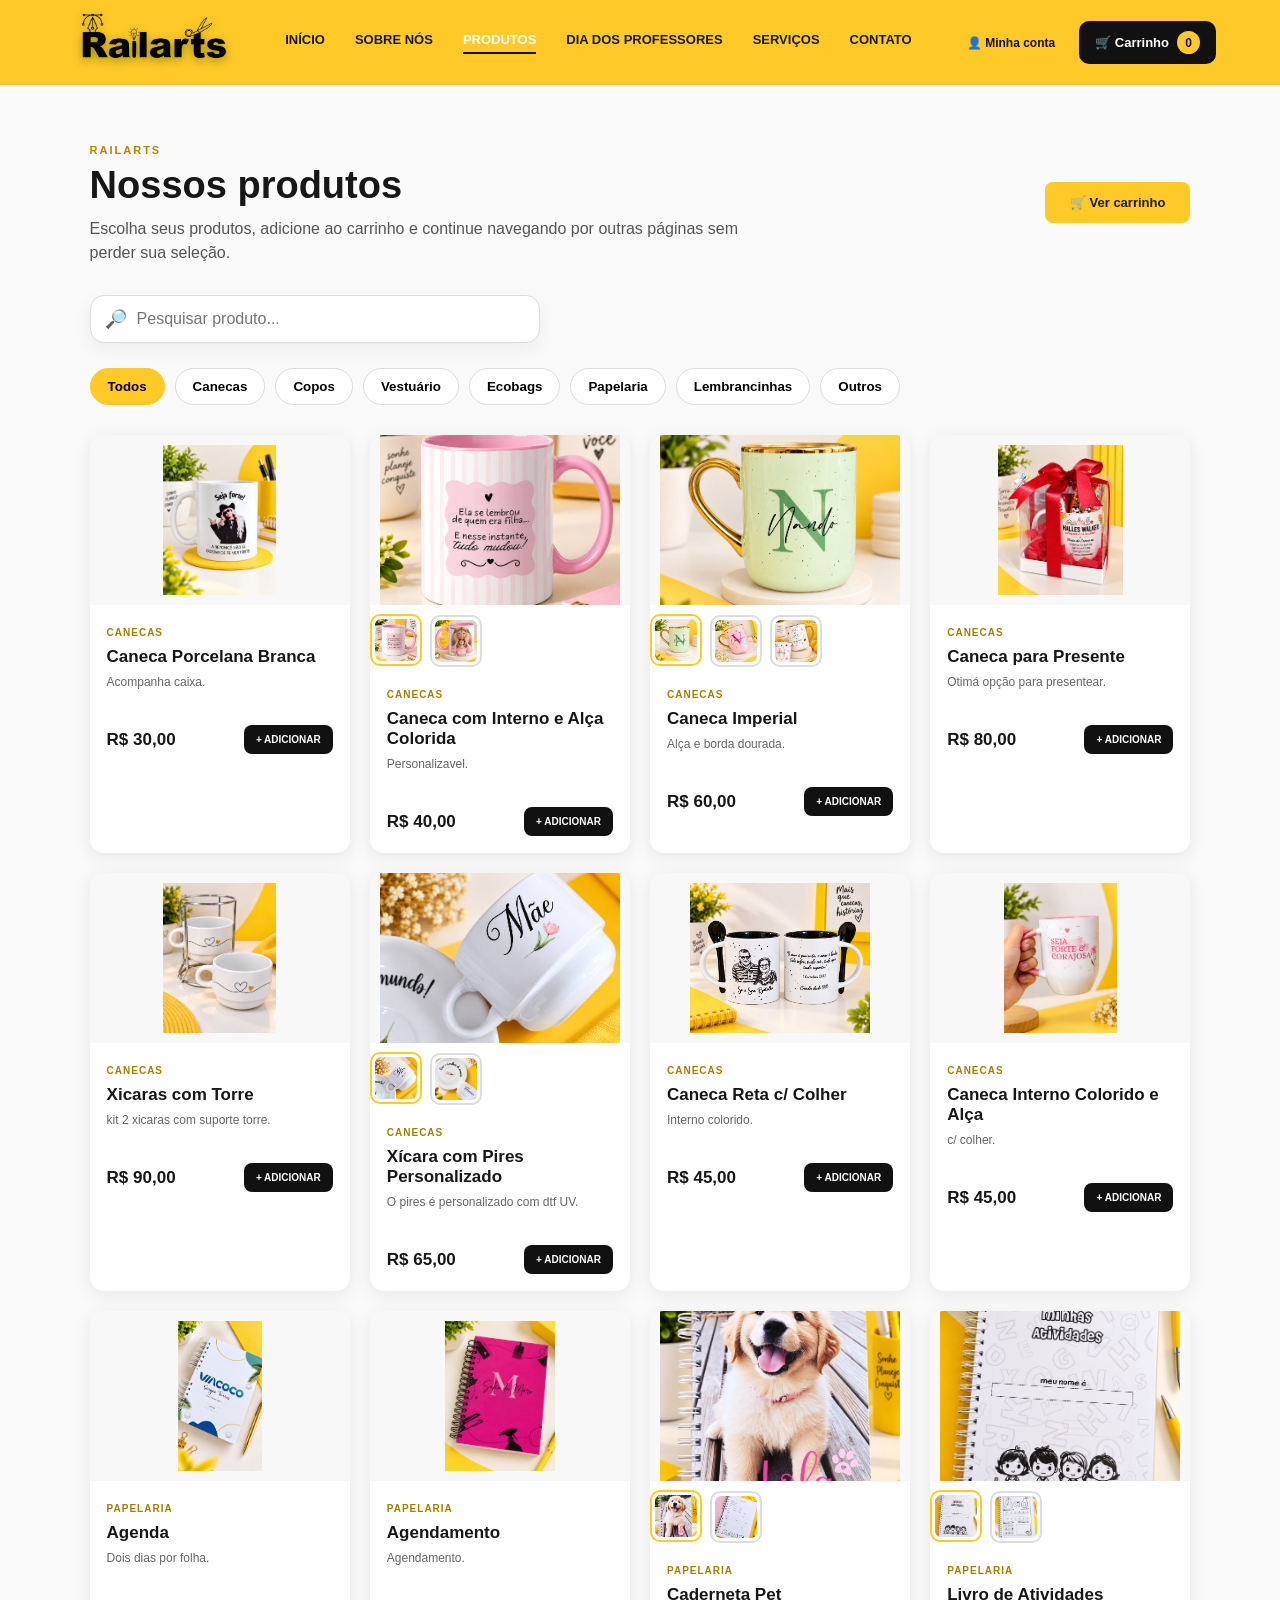
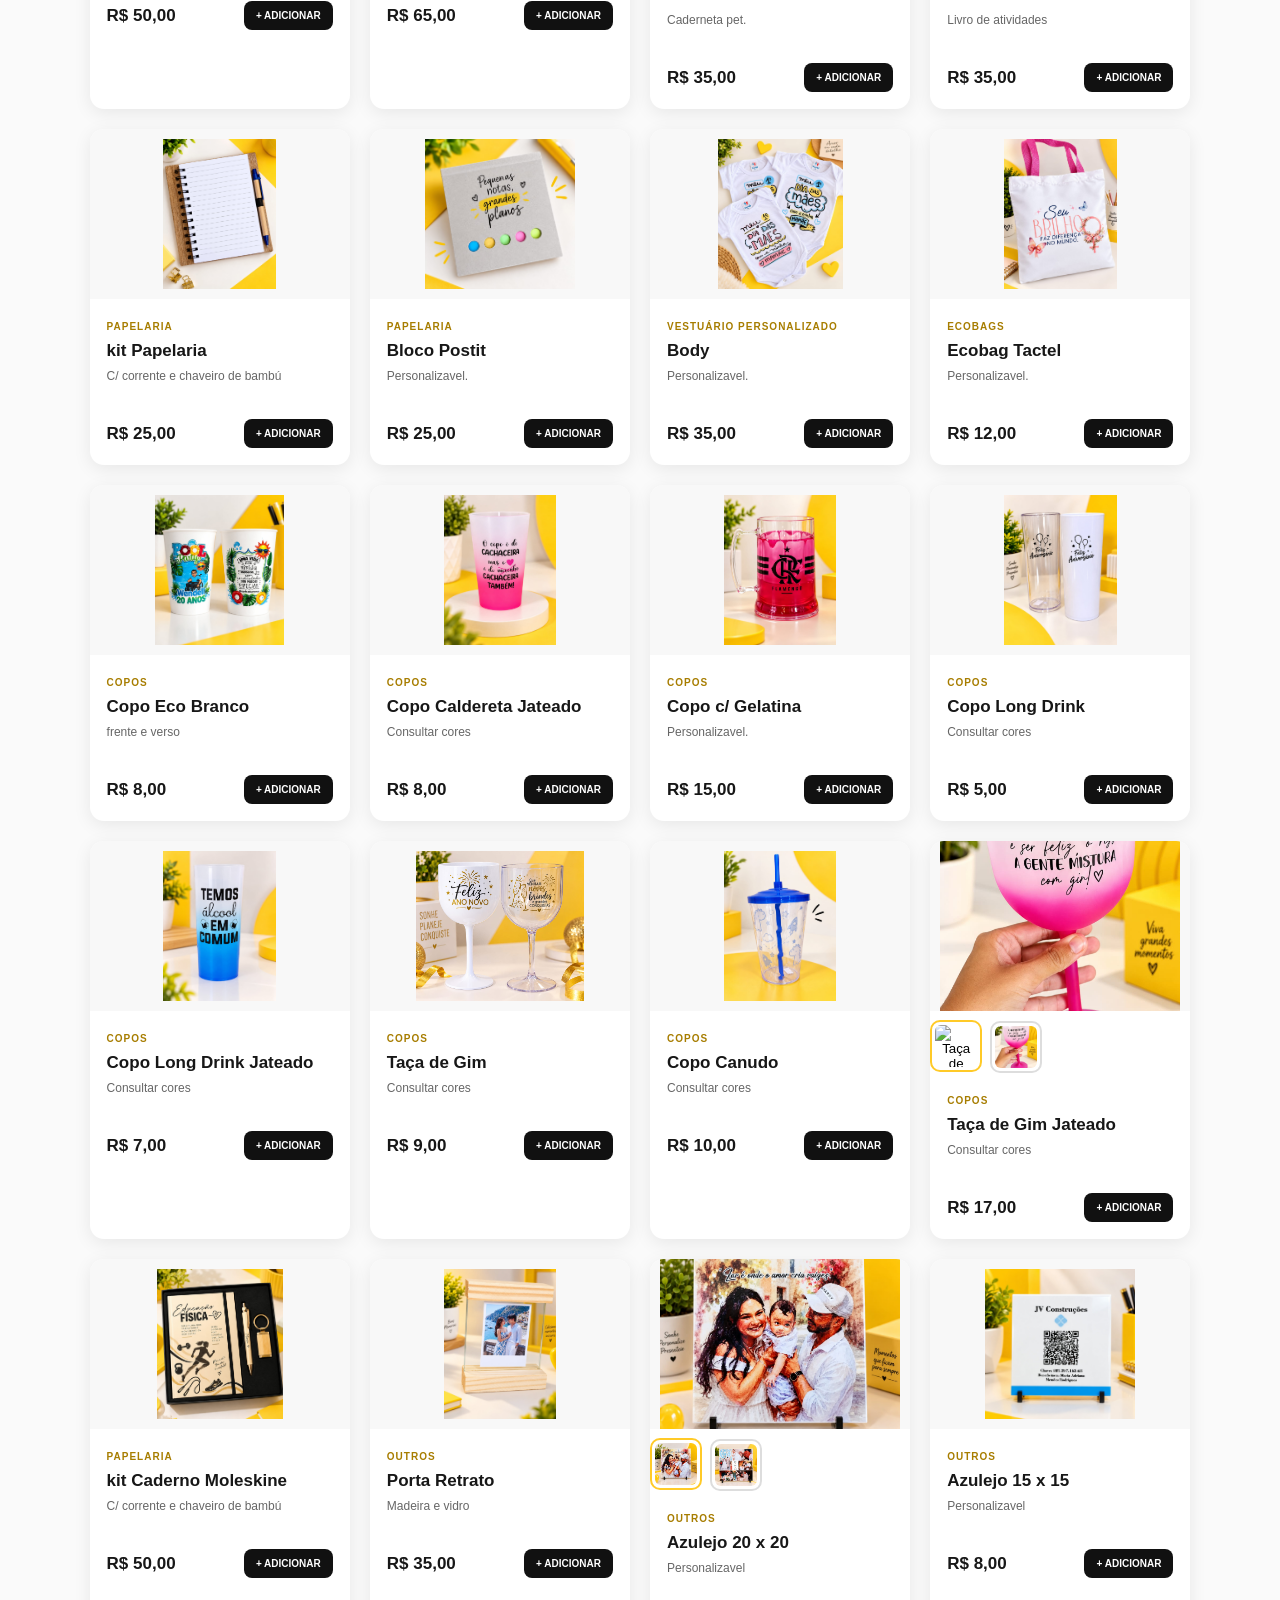
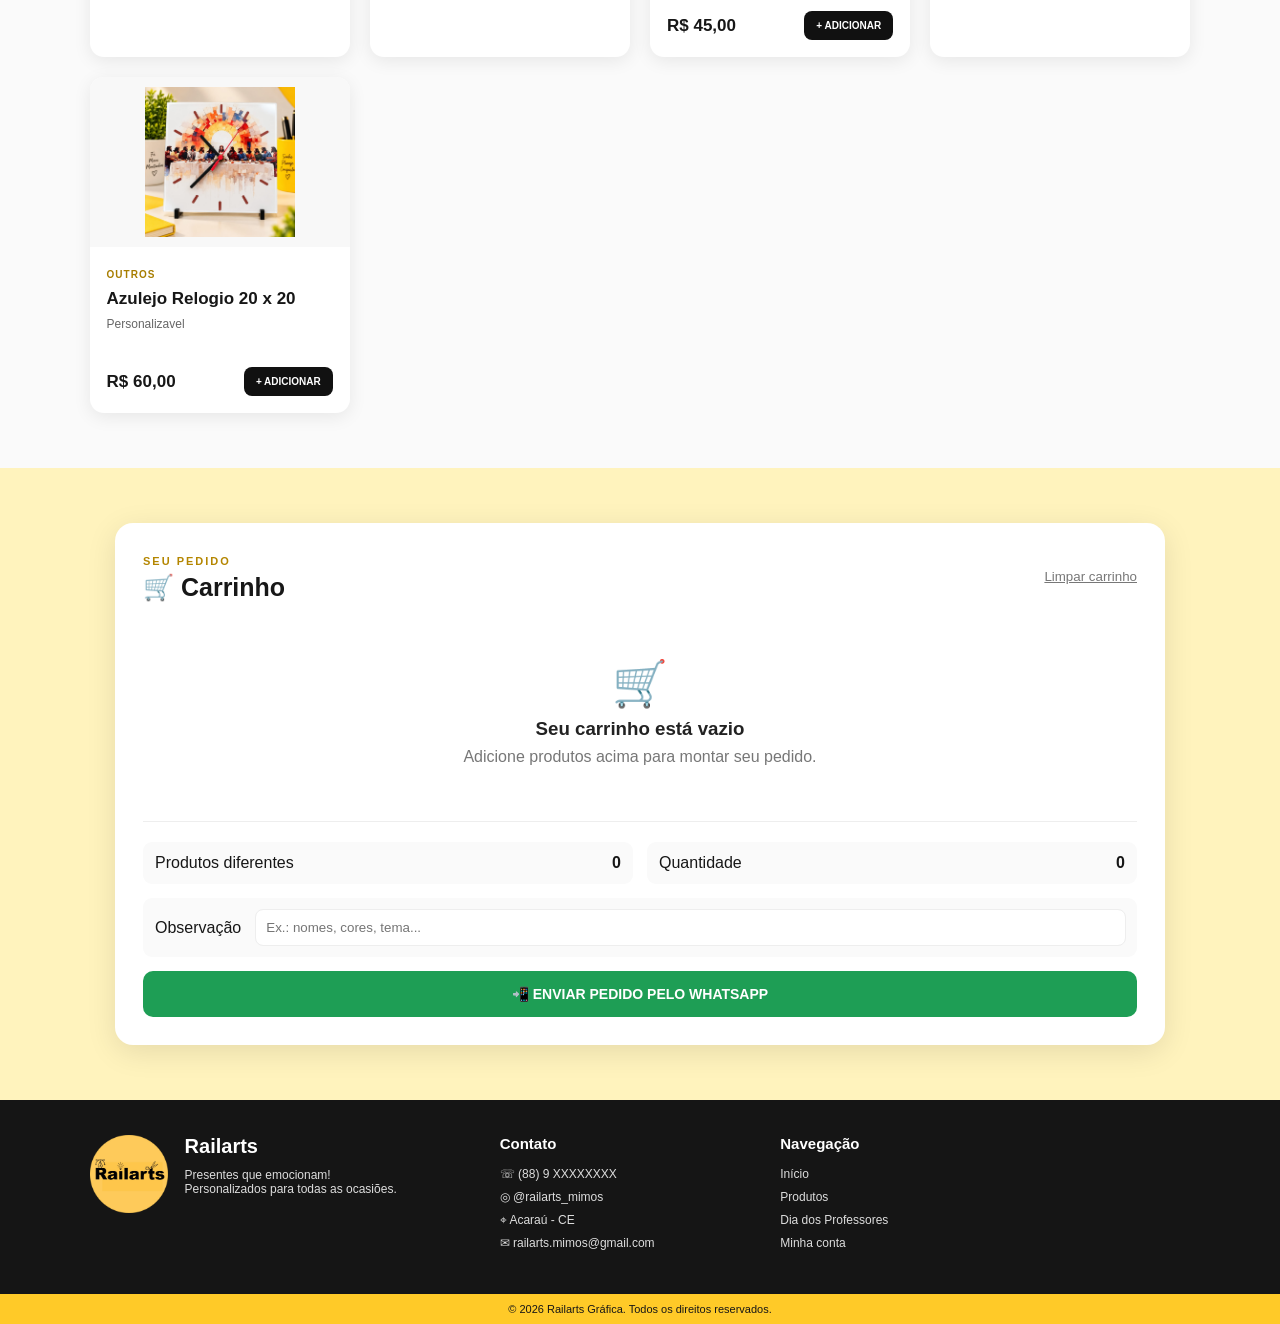
==== produtos.html @ a95bb378 "1 publicação de site" ====
<!DOCTYPE html>
<html lang="pt-BR">
    <head>
        <meta charset="UTF-8"><meta name="viewport" content="width=device-width,initial-scale=1.0">
        <title>Railarts | Produtos</title>
        <link rel="stylesheet" href="estilo.css">
        <link rel="icon" type="image/png" href="imagens/Design sem nome.png">
    </head>
        <body>
<header>
    <div class="logo">
        <a href="index.html"><img src="imagens/Design sem nome (4).png" alt="Logo Railarts" class="logo-imagem"></a>
    </div>
    <nav id="menu">
        <a href="index.html">INÍCIO</a>
        <a href="index.html#sobre">SOBRE NÓS</a>
        <a href="produtos.html" class="ativo">PRODUTOS</a>
        <a href="campanha.html">DIA DOS PROFESSORES</a>
        <a href="index.html#servicos">SERVIÇOS</a>
        <a href="index.html#contato">CONTATO</a>
    </nav>
    <div class="acoes-header">
        <a class="conta-topo" data-login-link href="login.html">👤 <span data-user-name>Minha conta</span></a>
        <a class="carrinho-topo" href="#carrinho">🛒 Carrinho <b id="contadorCarrinho">0</b>
        </a>
    </div>
        <button class="menu-mobile" onclick="abrirMenu()">☰</button>
    </header>
<main>
    <section class="pagina-produtos">
        <div class="cabecalho-produtos"><div>
            <span class="tag-produtos">RAILARTS</span>
            <h1>Nossos produtos</h1><p>Escolha seus produtos, adicione ao carrinho e continue navegando por outras páginas sem perder sua seleção.</p>
        </div>
        <a class="btn-amarelo" href="#carrinho">🛒 Ver carrinho</a>
    </div>
    <div class="barra-pesquisa">
        <label class="campo-pesquisa" for="pesquisaProdutos">
            <span aria-hidden="true">🔎</span>
            <input type="search" id="pesquisaProdutos" list="sugestoesProdutos" placeholder="Pesquisar produto..." aria-label="Pesquisar produtos">
        </label>
        <datalist id="sugestoesProdutos"></datalist>
    </div>
    <div class="filtros">
        <button class="filtro ativo" data-filtro="todos">Todos</button>
        <button class="filtro" data-filtro="canecas">Canecas</button>
        <button class="filtro" data-filtro="copos">Copos</button>
        <button class="filtro" data-filtro="Vestuário Personalizado">Vestuário</button>
         <button class="filtro" data-filtro="Ecobags">Ecobags</button>
        <button class="filtro" data-filtro="papelaria">Papelaria</button>
        <button class="filtro" data-filtro="lembrancinhas">Lembrancinhas</button>
        <button class="filtro" data-filtro="outros">Outros</button>
    </div>
    <div class="catalogo" id="catalogo"></div>
</section>
<section class="area-carrinho" id="carrinho">
    <div class="carrinho-box">
        <div class="carrinho-titulo">
            <div>
                <span class="tag-produtos">SEU PEDIDO</span>
            <h2>🛒 Carrinho</h2></div><button class="limpar-carrinho" onclick="clearCart()">Limpar carrinho</button>
        </div><div id="itensCarrinho" class="itens-carrinho"></div>
        <div class="carrinho-vazio" id="carrinhoVazio">
            <div class="carrinho-vazio-icone">🛒</div>
            <h3>Seu carrinho está vazio</h3><p>Adicione produtos acima para montar seu pedido.</p>
        </div>
        <div class="resumo-carrinho"><div>
            <span>Produtos diferentes</span>
            <strong id="totalItens">0</strong>
        </div>
        <div><span>Quantidade</span><strong id="totalQuantidade">0</strong></div>
        <div class="observacao"><span>Observação</span><input id="observacaoPedido" type="text" placeholder="Ex.: nomes, cores, tema..." /></div><button class="btn-whatsapp" onclick="sendWhatsApp()">📲 ENVIAR PEDIDO PELO WHATSAPP</button>
    </div>
</div>
</section>
</main>
<div class="image-modal" id="imageModal" aria-hidden="true"><button class="image-modal-close" type="button" aria-label="Fechar imagem">×</button><img id="imageModalImg" src="" alt=""></div>
<footer><div class="footer-logo"><img src="imagens/Design sem nome.png" alt="Logo Railarts" class="footer-logo-imagem"><div><h2>Railarts</h2><p>Presentes que emocionam!<br>Personalizados para todas as ocasiões.</p></div></div><div><h3>Contato</h3><p>☏ (88) 9 XXXXXXXX</p><p>◎ @railarts_mimos</p><p>⌖ Acaraú - CE</p><p>✉ railarts.mimos@gmail.com</p></div><div><h3>Navegação</h3><a href="index.html">Início</a><a href="produtos.html">Produtos</a><a href="campanha.html">Dia dos Professores</a><a href="login.html">Minha conta</a></div></footer><div class="copyright">©️ 2026 Railarts Gráfica. Todos os direitos reservados.</div>
<script src="script.js"></script><script src="loja.js"></script><script src="produtos.js"></script></body></html>
---- estilo.css ----
* {
    margin: 0;
    padding: 0;
    box-sizing: border-box;
}

html {
    scroll-behavior: smooth;
}

body {
    font-family: Arial, Helvetica, sans-serif;
    color: #171717;
    background: #fff;
}

a {
    text-decoration: none;
    color: inherit;
}


/* ================= HEADER ================= */

header {
    height: 85px;
    background: #ffca28;

    display: flex;
    align-items: center;
    justify-content: space-between;

    padding: 0 5%;

    position: sticky;
    top: 0;
    z-index: 1000;
}

.logo {
    display: flex;
    align-items: center;
    margin: 10px;
    padding: 5px;
    filter: drop-shadow(0 3px 5px rgba(148, 136, 6, 0.923));

}

/* IMAGEM DA LOGO — troque o arquivo no HTML para usar outra imagem */
.logo-imagem {
    width: 150px;
    height: 150px;
    object-fit: contain;
    display: block;
}

nav {
    display: flex;
    gap: 30px;
}

nav a {
    font-size: 13px;
    font-weight: bold;

    transition: .3s;
}

nav a:hover {
    color: white;
}

.pedido {
    background: #111;
    color: white;

    padding: 12px 18px;
    border-radius: 8px;

    font-weight: bold;
    font-size: 13px;
}

.menu-mobile {
    display: none;

    background: none;
    border: none;

    font-size: 28px;
}


/* ================= HERO ================= */

.hero {
    min-height: 390px;

    display: flex;
    align-items: center;
    justify-content: space-between;
    gap: 30px;

    padding: 55px 8%;

    background:
        radial-gradient(circle at 70% 50%, #fff3bd, transparent 30%),
        #fafafa;
}

.hero-texto {
    max-width: 550px;
    flex: 1;
}

.hero h1 {
    font-size: 43px;
    line-height: 1.05;

    margin-bottom: 15px;
}

.hero h1 span {
    color: #f5bd16;
}

.hero p {
    font-size: 18px;
    line-height: 1.5;

    margin-bottom: 30px;
}

.vantagens {
    display: flex;
    gap: 25px;

    margin-bottom: 28px;
}

.vantagens div {
    display: grid;
    grid-template-columns: 45px 1fr;
    column-gap: 8px;
}

.vantagens strong {
    grid-row: span 2;

    width: 40px;
    height: 40px;

    border-radius: 50%;

    background: #ffca28;

    display: flex;
    align-items: center;
    justify-content: center;
}

.vantagens b {
    font-size: 13px;
}

.vantagens small {
    font-size: 11px;
}

.botoes {
    display: flex;
    gap: 15px;
}

.btn-amarelo,
.btn-branco {
    padding: 13px 25px;
    border-radius: 8px;

    font-weight: bold;
    font-size: 13px;
}

.btn-amarelo {
    background: #ffca28;
}

.btn-branco {
    border: 1px solid #111;
}

.hero-imagem-placeholder {
    flex: 0 0 420px;
    height: 300px;
    border-radius: 22px;
    background: linear-gradient(135deg, #f9f1c7, #e9e9e9);
    border: 2px dashed #d2b43d;
    display: flex;
    align-items: center;
    justify-content: center;
    text-align: center;
    color: #7a6b1e;
    font-weight: 700;
    font-size: 18px;
    padding: 20px;
}

.hero-produtos {
    display: none;
}

.mockup {
    display: none;
}

.caneca {
    display: none;
}

.cartao {
    display: none;
}


/* ================= TITULOS ================= */

section h2 {
    text-align: center;
    font-size: 25px;
}

.linha {
    width: 55px;
    height: 3px;

    background: #f5bd16;

    margin: 10px auto 30px;
}


/* ================= SERVICOS ================= */

.servicos {
    padding: 45px 7%;
    text-align: center;
}

.cards {
    display: grid;
    grid-template-columns: repeat(5, 1fr);
    gap: 12px;

    margin-bottom: 28px;
}

.card {
    padding: 18px 10px;

    border-radius: 10px;

    box-shadow: 0 3px 15px #ddd;

    transition: .3s;
}

.card:hover {
    transform: translateY(-6px);
}

.icone {
    width: 55px;
    height: 55px;

    background: #ffca28;

    border-radius: 50%;

    display: flex;
    align-items: center;
    justify-content: center;

    margin: 0 auto 12px;

    font-size: 27px;
}

.card h3 {
    font-size: 15px;
    margin-bottom: 8px;
}

.card p {
    font-size: 13px;
    line-height: 1.4;
}

.btn-preto {
    background: #111;
    color: white;

    border: none;
    border-radius: 20px;

    padding: 10px 25px;

    font-weight: bold;

    cursor: pointer;
}


/* ================= PORQUE ================= */

.porque {
    background: #ffca28;

    padding: 35px 8%;

    display: flex;
    align-items: center;
    gap: 60px;
}

.porque-texto {
    width: 30%;
}

.porque-texto h2 {
    text-align: left;
}

.risco {
    width: 50px;
    height: 3px;

    background: #111;

    margin: 12px 0;
}

.porque-texto p {
    font-size: 13px;
    line-height: 1.5;
}

.beneficios {
    flex: 1;

    display: grid;
    grid-template-columns: repeat(4, 1fr);
}

.beneficios div {
    text-align: center;

    border-left: 1px solid rgba(0,0,0,.2);

    padding: 10px;
}

.beneficios span {
    display: block;

    font-size: 35px;

    margin-bottom: 10px;
}

.beneficios b {
    font-size: 13px;
}


/* ================= PRODUTOS ================= */

.produtos {
    padding: 40px 7%;
}

.produtos-grid {
    display: grid;
    grid-template-columns: repeat(5, 1fr);
    gap: 20px;
}

.produto {
    text-align: center;
}

.produto-img {
    height: 140px;

    border-radius: 10px;

    display: flex;
    align-items: center;
    justify-content: center;

    font-weight: bold;
    font-size: 20px;

    box-shadow: inset 0 0 30px rgba(0,0,0,.12);
}

.img1 {
    background: #f4b7bd;
}

.img2 {
    background: #f6d6d8;
}

.img3 {
    background: #ead8c3;
}

.img4 {
    background: #f2d9dd;
}

.img5 {
    background: #eee;
}

.produto h3 {
    margin: 10px 0;
    font-size: 14px;
}

.produto button {
    border: none;
    background: #ffca28;

    border-radius: 20px;

    padding: 7px 15px;

    font-size: 10px;
    font-weight: bold;

    cursor: pointer;
}


/* ================= COMO FUNCIONA ================= */

.funciona {
    padding: 35px 8%;
    background: #fafafa;
}

.etapas {
    display: grid;
    grid-template-columns: repeat(4, 1fr);
    gap: 35px;

    text-align: center;
}

.etapa {
    position: relative;
}

.numero {
    position: absolute;

    top: -8px;
    left: calc(50% - 45px);

    width: 30px;
    height: 30px;

    border-radius: 50%;

    background: #ffca28;

    display: flex;
    align-items: center;
    justify-content: center;

    font-weight: bold;
}

.etapa-icone {
    width: 75px;
    height: 75px;

    border-radius: 50%;

    background: white;

    border: 2px solid #eee;

    margin: 0 auto 15px;

    display: flex;
    align-items: center;
    justify-content: center;

    font-size: 30px;
}

.etapa h3 {
    font-size: 14px;
    margin-bottom: 8px;
}

.etapa p {
    font-size: 12px;
    line-height: 1.4;
}


/* ================= FOOTER ================= */

footer {
    background: #151515;
    color: white;

    padding: 35px 7%;

    display: grid;
    grid-template-columns: 2fr 1.3fr 1fr 1fr;

    gap: 40px;
}

footer h2 {
    font-size: 20px;
    margin-bottom: 10px;
}

footer h3 {
    font-size: 15px;
    margin-bottom: 15px;
}

footer p,
footer a {
    display: block;

    color: #ddd;

    font-size: 12px;

    margin-bottom: 9px;
}

.footer-logo {
    display: grid;
    grid-template-columns: 80px 1fr;
    column-gap: 15px;
}

.footer-logo-imagem {
    width: 78px;
    height: 78px;
    object-fit: contain;
    display: block;
    grid-row: span 2;
}

.redes {
    font-size: 25px !important;
}

.copyright {
    background: #ffca28;

    text-align: center;

    padding: 9px;

    font-size: 11px;
}


/* ================= RESPONSIVO ================= */

@media (max-width: 900px) {

    header {
        height: 70px;
    }

    nav,
    .pedido {
        display: none;
    }

    .menu-mobile {
        display: block;
    }

    .hero {
        flex-direction: column;
        gap: 40px;
    }

    .hero-produtos {
        width: 100%;
    }

    .cards,
    .produtos-grid {
        grid-template-columns: repeat(2, 1fr);
    }

    .porque {
        flex-direction: column;
    }

    .porque-texto {
        width: 100%;
    }

    .beneficios {
        width: 100%;
    }

    .etapas {
        grid-template-columns: repeat(2, 1fr);
    }

    footer {
        grid-template-columns: repeat(2, 1fr);
    }
}


@media (max-width: 600px) {

    .logo-imagem {
        width: 55px;
        height: 55px;
    }

    .footer-logo-imagem {
        width: 55px;
        height: 55px;
    }

    .hero {
        padding: 40px 5%;
    }

    .hero h1 {
        font-size: 35px;
    }

    .vantagens {
        flex-direction: column;
    }

    .botoes {
        flex-direction: column;
    }

    .cards,
    .produtos-grid,
    .beneficios,
    .etapas,
    footer {
        grid-template-columns: 1fr;
    }

    .porque {
        padding: 35px 7%;
    }

    .mockup {
        height: 220px;
    }
}

/* ================= PÁGINA DE PRODUTOS + CARRINHO ================= */
.carrinho-topo{
    background:#111;color:#fff;padding:10px 16px;border-radius:10px;font-weight:bold;
    display:flex;align-items:center;gap:8px;font-size:13px;
}
.carrinho-topo b{
    background:#ffca28;color:#111;border-radius:50%;min-width:23px;height:23px;
    display:inline-flex;align-items:center;justify-content:center;font-size:12px;
}
nav a.ativo{color:#fff;border-bottom:2px solid #111;padding-bottom:5px}
.pagina-produtos{padding:55px 7%;background:#fafafa;min-height:600px}
.cabecalho-produtos{display:flex;align-items:center;justify-content:space-between;gap:30px;margin-bottom:30px}
.cabecalho-produtos h1{font-size:38px;margin:6px 0 10px}
.cabecalho-produtos p{max-width:650px;color:#555;line-height:1.5}
.tag-produtos{font-size:11px;font-weight:800;letter-spacing:2px;color:#b48600}
.filtros{display:flex;flex-wrap:wrap;gap:10px;margin-bottom:30px}
.filtro{border:1px solid #ddd;background:#fff;padding:10px 17px;border-radius:22px;font-weight:bold;cursor:pointer}
.filtro:hover,.filtro.ativo{background:#ffca28;border-color:#ffca28}
.barra-pesquisa{margin:0 0 25px}
.campo-pesquisa{display:flex;align-items:center;gap:10px;width:min(450px,100%);background:#fff;border:1px solid #ddd;border-radius:14px;padding:12px 14px;box-shadow:0 6px 18px rgba(0,0,0,.06)}
.campo-pesquisa span{font-size:18px}
.campo-pesquisa input{border:0;background:transparent;width:100%;font:inherit;color:#111}
.campo-pesquisa input:focus{outline:none}
.catalogo{display:grid;grid-template-columns:repeat(4,1fr);gap:20px}
.produto-card{background:#fff;border-radius:14px;overflow:hidden;box-shadow:0 4px 18px rgba(0,0,0,.08);transition:.25s}
.produto-card:hover{transform:translateY(-5px);box-shadow:0 10px 25px rgba(0,0,0,.12)}
.produto-visual{height:170px;background:linear-gradient(135deg,#fff1a8,#ffca28);display:flex;align-items:center;justify-content:center;font-size:72px}
.produto-info{padding:17px}
.categoria{font-size:10px;text-transform:uppercase;color:#a77d00;font-weight:bold;letter-spacing:1px}
.produto-info h3{font-size:17px;margin:7px 0}
.produto-info p{font-size:12px;color:#666;line-height:1.45;min-height:36px}
.produto-bottom{display:flex;align-items:center;justify-content:space-between;gap:10px;margin-top:15px}
.produto-bottom strong{font-size:17px}
.produto-bottom button{border:0;background:#111;color:#fff;padding:9px 12px;border-radius:8px;font-size:10px;font-weight:bold;cursor:pointer}
.produto-bottom button:hover{background:#ffca28;color:#111}
.area-carrinho{padding:55px 7%;background:#fff3bd}
.carrinho-box{max-width:1050px;margin:auto;background:#fff;border-radius:18px;padding:28px;box-shadow:0 7px 30px rgba(0,0,0,.1)}
.carrinho-titulo{display:flex;align-items:center;justify-content:space-between;margin-bottom:20px}
.carrinho-titulo h2{margin-top:4px}
.limpar-carrinho{background:none;border:0;text-decoration:underline;cursor:pointer;color:#777}
.itens-carrinho{display:grid;gap:10px}
.item-carrinho{display:grid;grid-template-columns:60px 1fr auto auto 30px;gap:14px;align-items:center;border:1px solid #eee;padding:12px;border-radius:12px}
.mini-produto{width:60px;height:60px;background:#ffca28;border-radius:10px;display:flex;align-items:center;justify-content:center;font-size:28px}
.item-dados h3{font-size:14px;margin-bottom:4px}.item-dados span{font-size:12px;color:#777}
.quantidade{display:flex;align-items:center;gap:10px}
.quantidade button{width:28px;height:28px;border:1px solid #ddd;background:#fff;border-radius:50%;cursor:pointer;font-size:17px}
.subtotal{min-width:90px;text-align:right}
.remover{border:0;background:none;color:#999;cursor:pointer;font-size:16px}
.carrinho-vazio{text-align:center;padding:35px 10px;color:#777}
.carrinho-vazio-icone{font-size:45px}
.carrinho-vazio h3{color:#222;margin:8px}
.resumo-carrinho{border-top:1px solid #eee;margin-top:20px;padding-top:20px;display:grid;grid-template-columns:1fr 1fr;gap:14px}
.resumo-carrinho>div{background:#fafafa;padding:12px;border-radius:9px;display:flex;justify-content:space-between}
.resumo-carrinho .observacao{grid-column:1/-1;display:flex;gap:15px;align-items:center}
.observacao input{flex:1;border:0;background:#fff;padding:10px;border-radius:7px;outline:1px solid #eee}
.btn-whatsapp{grid-column:1/-1;background:#1e9e55;color:#fff;border:0;border-radius:10px;padding:15px;font-weight:bold;cursor:pointer;font-size:14px}
.btn-whatsapp:hover{filter:brightness(.92)}
@media(max-width:1000px){.catalogo{grid-template-columns:repeat(3,1fr)}}
@media(max-width:800px){
    .cabecalho-produtos{flex-direction:column;align-items:flex-start}
    .catalogo{grid-template-columns:repeat(2,1fr)}
    .carrinho-topo span{display:none}
}
@media(max-width:600px){
    .pagina-produtos{padding:35px 5%}.cabecalho-produtos h1{font-size:30px}
    .catalogo{grid-template-columns:1fr}.item-carrinho{grid-template-columns:50px 1fr auto}
    .item-carrinho .subtotal,.item-carrinho .remover{grid-column:auto}
    .resumo-carrinho{grid-template-columns:1fr}.resumo-carrinho .observacao,.btn-whatsapp{grid-column:1}
}

.acoes-header{display:flex;align-items:center;gap:10px}
.btn-produtos-link{display:inline-block;border:none;background:#ffca28;border-radius:20px;padding:7px 15px;font-size:10px;font-weight:bold;cursor:pointer}
@media(max-width:900px){.acoes-header{display:none}}

/* ===== CAMPANHA, LOGIN E PAINEL ===== */
.banner-campanha{margin:0 auto 30px;max-width:1000px;background:#111;color:#fff;border-radius:22px;overflow:hidden;display:grid;grid-template-columns:1.2fr .8fr;min-height:300px;box-shadow:0 12px 30px rgba(0,0,0,.14)}
.banner-campanha-texto{padding:48px;display:flex;flex-direction:column;align-items:flex-start;justify-content:center}.banner-campanha-texto span{font-size:12px;letter-spacing:2px;color:#ffca28;font-weight:800}.banner-campanha h2{font-size:42px;margin:10px 0}.banner-campanha p{max-width:520px;color:#ddd;line-height:1.6}.banner-campanha img{width:100%;height:100%;min-height:300px;object-fit:cover}.btn-campanha{display:inline-block;margin-top:18px;background:#ffca28;color:#111;padding:13px 20px;border-radius:9px;font-weight:800}
.conta-topo{background:#ffca28;color:#111;padding:10px 14px;border-radius:10px;font-weight:800;font-size:12px}.conta-topo:hover{background:#111;color:#fff}.rail-toast{position:fixed;right:20px;bottom:20px;background:#111;color:#fff;padding:13px 18px;border-radius:10px;opacity:0;transform:translateY(15px);transition:.2s;z-index:9999}.rail-toast.show{opacity:1;transform:none}
.produto-foto{background:#f8f8f8!important;position:relative;overflow:hidden}.produto-foto img{width:100%;height:100%;object-fit:contain;display:block;padding:10px;transition:transform .3s ease;cursor:zoom-in}.produto-card:hover .produto-foto img{transform:scale(1.04)}.produto-placeholder{display:none;position:absolute;inset:0;align-items:center;justify-content:center;font-size:72px}.produto-foto img[style*="display: none"] + .produto-placeholder{display:flex}
.produto-galeria{overflow-x:auto;overflow-y:hidden;scroll-snap-type:x mandatory;scrollbar-width:none;-ms-overflow-style:none;touch-action:pan-y;cursor:grab}.produto-galeria::-webkit-scrollbar{display:none}.produto-galeria.dragging{cursor:grabbing}.produto-galeria-track{display:flex}.produto-slide{flex:0 0 100%;scroll-snap-align:start}.produto-slide img{width:100%;height:100%;object-fit:contain;display:block;padding:10px;cursor:zoom-in}.produto-thumbs{display:flex;gap:8px;flex-wrap:wrap;margin:10px 0 0}.produto-thumb{width:52px;height:52px;border:2px solid #ddd;border-radius:10px;background:#fff;padding:3px;cursor:pointer;overflow:hidden;transition:border-color .2s ease,transform .2s ease}.produto-thumb img{width:100%;height:100%;object-fit:cover;display:block;border-radius:6px}.produto-thumb.ativo{border-color:#ffca28;transform:translateY(-1px)}
.produto-galeria{overflow-x:auto;overflow-y:hidden;scroll-snap-type:x mandatory;scrollbar-width:none;-ms-overflow-style:none;touch-action:pan-y;cursor:grab}.produto-galeria::-webkit-scrollbar{display:none}.produto-galeria.dragging{cursor:grabbing}.produto-galeria-track{display:flex}.produto-slide{flex:0 0 100%;scroll-snap-align:start}.produto-slide img{width:100%;height:100%;object-fit:contain;display:block;padding:10px;cursor:zoom-in}.produto-thumbs{display:flex;gap:8px;flex-wrap:wrap;margin:10px 0 0}.produto-thumb{width:52px;height:52px;border:2px solid #ddd;border-radius:10px;background:#fff;padding:3px;cursor:pointer;overflow:hidden;transition:border-color .2s ease,transform .2s ease}.produto-thumb img{width:100%;height:100%;object-fit:cover;display:block;border-radius:6px}.produto-thumb.ativo{border-color:#ffca28;transform:translateY(-1px)}
.image-modal{position:fixed;inset:0;background:rgba(0,0,0,.82);display:flex;align-items:center;justify-content:center;padding:24px;opacity:0;visibility:hidden;transition:opacity .2s ease,visibility .2s ease;z-index:99999}.image-modal.show{opacity:1;visibility:visible}.image-modal img{max-width:min(90vw,1100px);max-height:90vh;object-fit:contain;border-radius:18px;background:#fff;padding:10px;box-shadow:0 20px 45px rgba(0,0,0,.35)}.image-modal-close{position:absolute;top:20px;right:20px;border:none;background:#fff;color:#111;width:42px;height:42px;border-radius:50%;font-size:30px;line-height:1;cursor:pointer}.modal-open{overflow:hidden}
.campanha-hero{margin:0 auto;padding:70px 7%;background:#111;color:#fff;display:grid;grid-template-columns:1fr 420px;gap:40px;align-items:center}.campanha-hero h1{font-size:50px;margin:8px 0}.campanha-hero p{color:#ddd;max-width:650px;line-height:1.7}.campanha-hero .btn-amarelo{display:inline-block;margin-top:18px}.campanha-hero img{width:100%;height:330px;object-fit:cover;border-radius:18px}.campanha-produtos{padding:60px 7%;background:#fffaf0}.campanha-produtos h2{font-size:34px;margin:8px 0}
.fundo-conta{min-height:100vh;background:#fff3bd;display:flex;align-items:center;justify-content:center;padding:30px}.conta-card{width:min(560px,100%);background:#fff;border-radius:22px;padding:38px;box-shadow:0 15px 40px rgba(0,0,0,.12)}.conta-larga{width:min(850px,100%)}.conta-logo{width:100px;height:100px;object-fit:contain;display:block;margin:15px auto 25px}.voltar{display:inline-block;color:#555;margin-bottom:10px}.conta-card h1{font-size:32px;margin:8px 0}.conta-card input{display:block;width:100%;box-sizing:border-box;padding:14px;margin:12px 0;border:1px solid #ddd;border-radius:9px}.conta-card form .btn-amarelo{border:0;cursor:pointer;width:100%;margin-top:8px}.form-msg{color:#b00020;min-height:20px}.link-btn{border:0;background:none;text-decoration:underline;cursor:pointer;padding:8px 0}.conta-acoes{display:flex;gap:12px;margin:25px 0 35px;flex-wrap:wrap}.historico{display:grid;gap:12px}.pedido-card{padding:15px;border:1px solid #eee;border-radius:12px;background:#fafafa}.pedido-card small{display:block;color:#777;margin:5px 0}.admin{padding:50px 7%;max-width:1200px;margin:auto}.admin-head{display:flex;justify-content:space-between;align-items:center;gap:20px;margin-bottom:35px}.admin-head h1{font-size:40px;margin:8px 0}.stats{display:grid;grid-template-columns:repeat(4,1fr);gap:15px;margin-bottom:35px}.stats>div{background:#111;color:#fff;border-radius:15px;padding:22px}.stats b{display:block;font-size:32px;color:#ffca28}.stats span{font-size:12px}.ranking,.pedidos-admin{background:#fff;border-radius:18px;padding:25px;box-shadow:0 5px 20px rgba(0,0,0,.08);margin-bottom:25px}.rank-item{display:grid;grid-template-columns:45px 1fr auto;gap:15px;padding:15px 5px;border-bottom:1px solid #eee}.pedido-admin{padding:13px;border-bottom:1px solid #eee}.pedido-admin span{color:#666}.admin{background:#fafafa;min-height:100vh}
@media(max-width:800px){.banner-campanha,.campanha-hero{grid-template-columns:1fr}.banner-campanha-texto{padding:32px}.banner-campanha h2{font-size:34px}.campanha-hero{padding:45px 7%}.campanha-hero h1{font-size:38px}.stats{grid-template-columns:repeat(2,1fr)}.acoes-header .pedido{display:none}}
@media(max-width:600px){.stats{grid-template-columns:1fr}.admin-head{flex-direction:column;align-items:flex-start}.conta-card{padding:25px}.campanha-hero img{height:240px}}

.mais-vendidos{padding:60px 7%;background:#fff}.mais-vendidos h2{text-align:center;font-size:34px;margin:0}.mais-vendidos-sub{text-align:center;color:#666;margin-bottom:30px}.mais-vendidos-grid{display:grid;grid-template-columns:repeat(3,1fr);gap:20px;max-width:1100px;margin:auto}.mais-vendido-card{border:1px solid #eee;border-radius:18px;padding:25px;background:#fafafa;box-shadow:0 5px 18px rgba(0,0,0,.06)}.mais-vendido-card .posicao{font-size:10px;font-weight:800;color:#a77d00;letter-spacing:1px}.mais-vendido-card h3{font-size:20px;margin:12px 0}.mais-vendido-card strong{display:block;margin-bottom:18px}.mais-vendido-card a{display:inline-block;background:#111;color:#fff;padding:9px 14px;border-radius:8px;font-size:11px;font-weight:800}.sem-vendas{grid-column:1/-1;border:1px dashed #ddd;border-radius:15px;padding:25px;text-align:center;display:grid;gap:8px;color:#555}.sem-vendas strong{color:#111}@media(max-width:700px){.mais-vendidos-grid{grid-template-columns:1fr}}
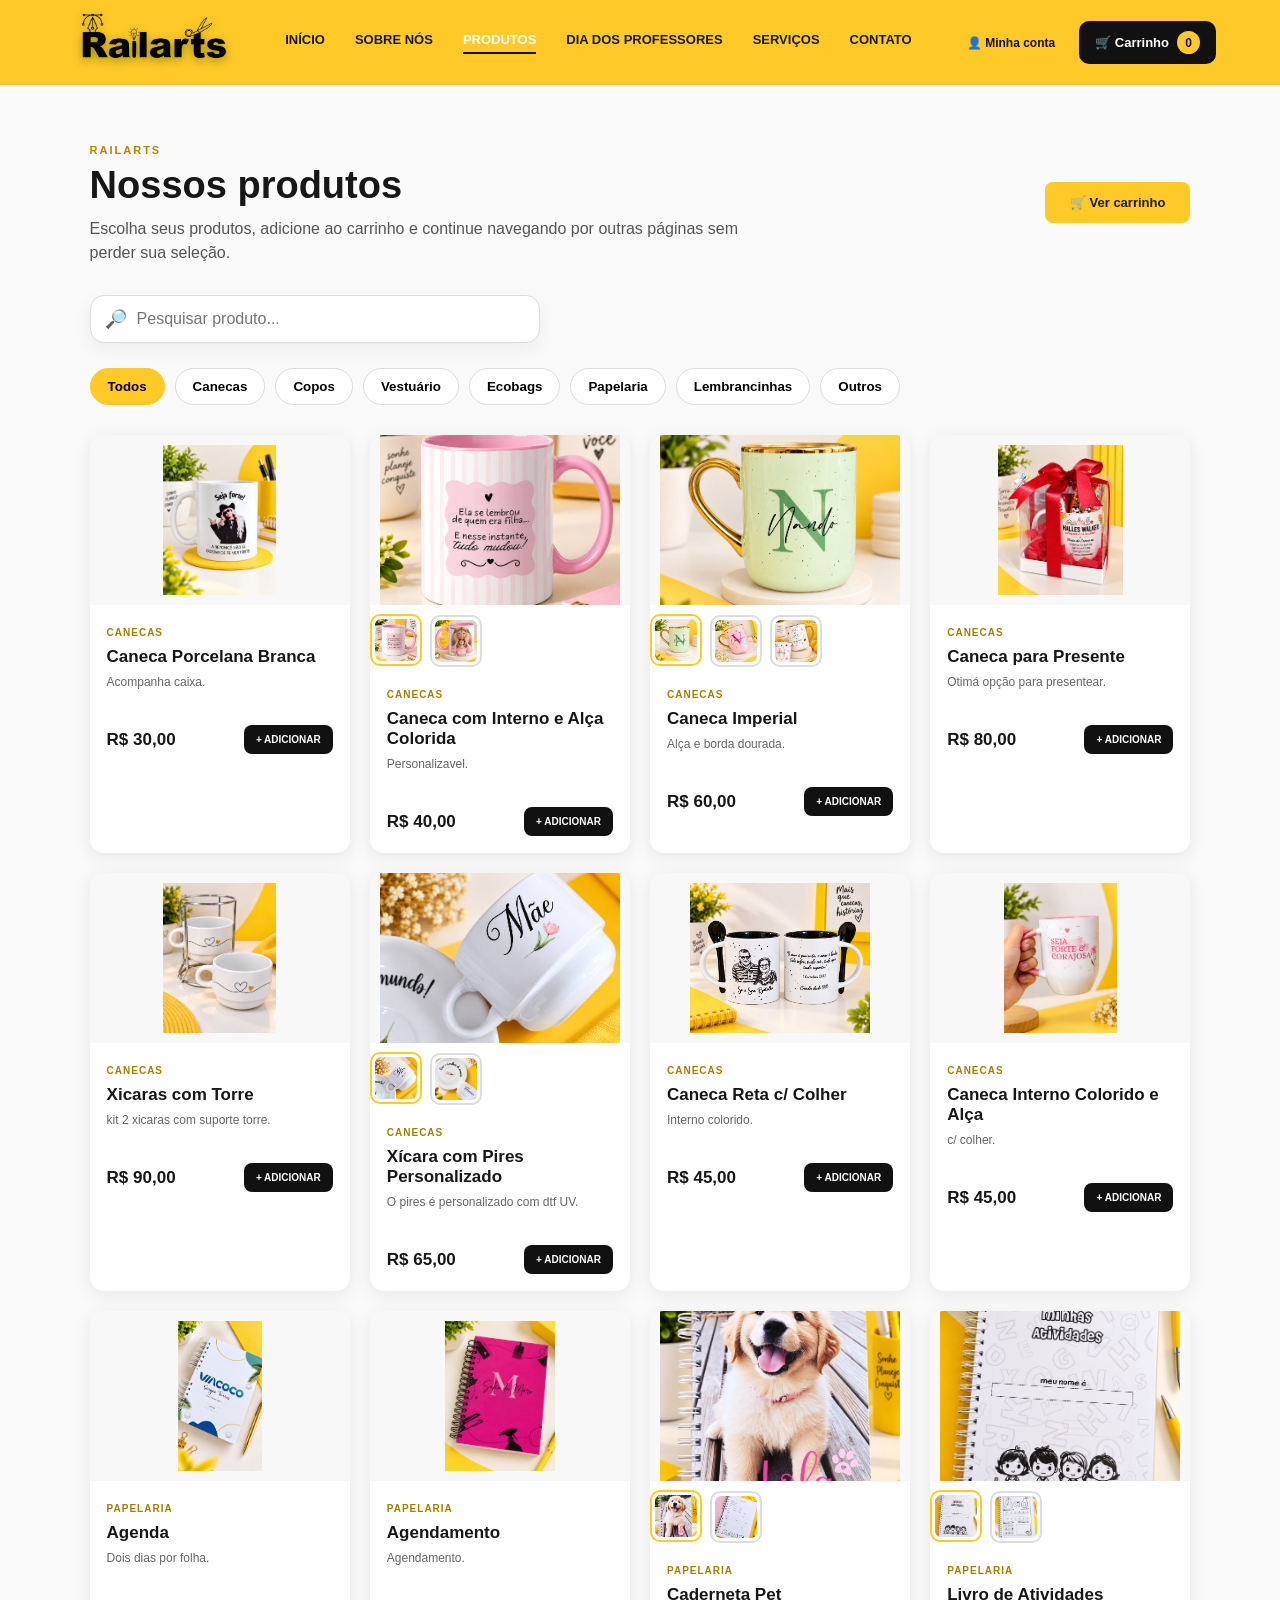
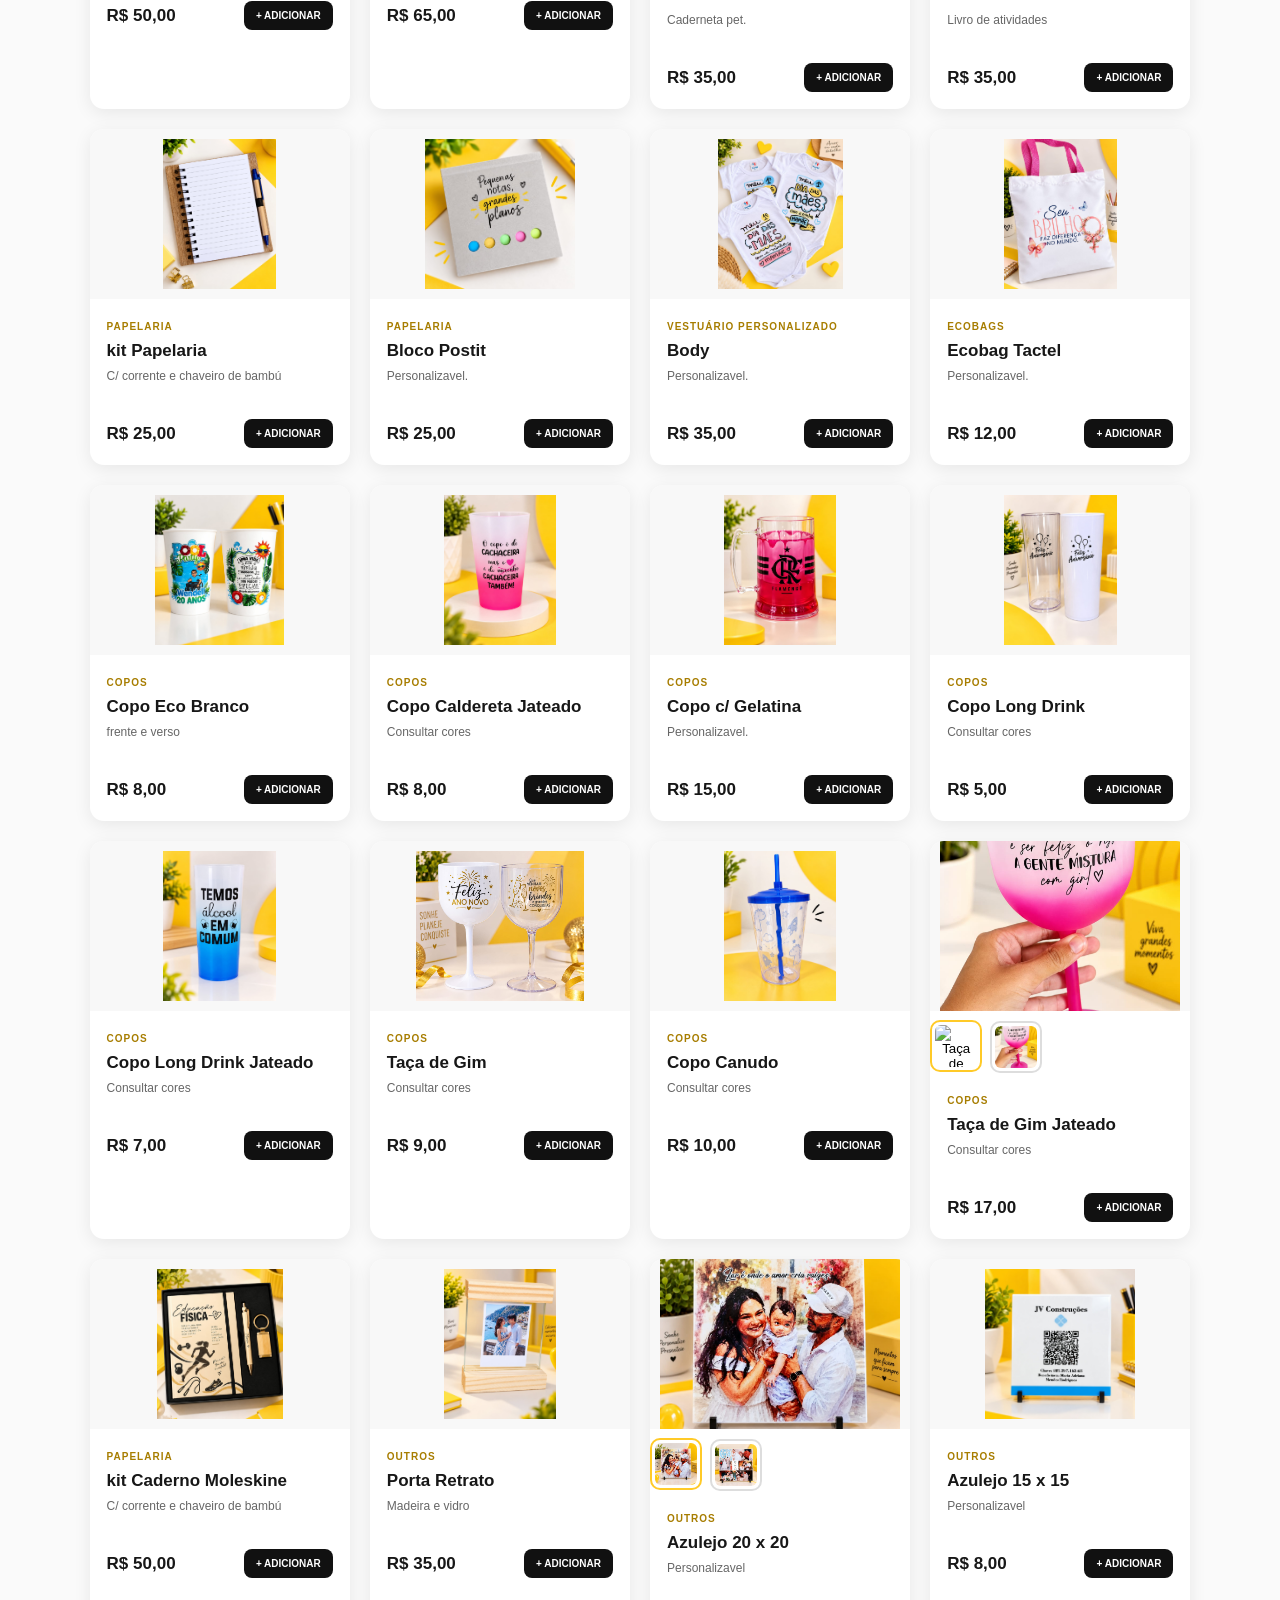
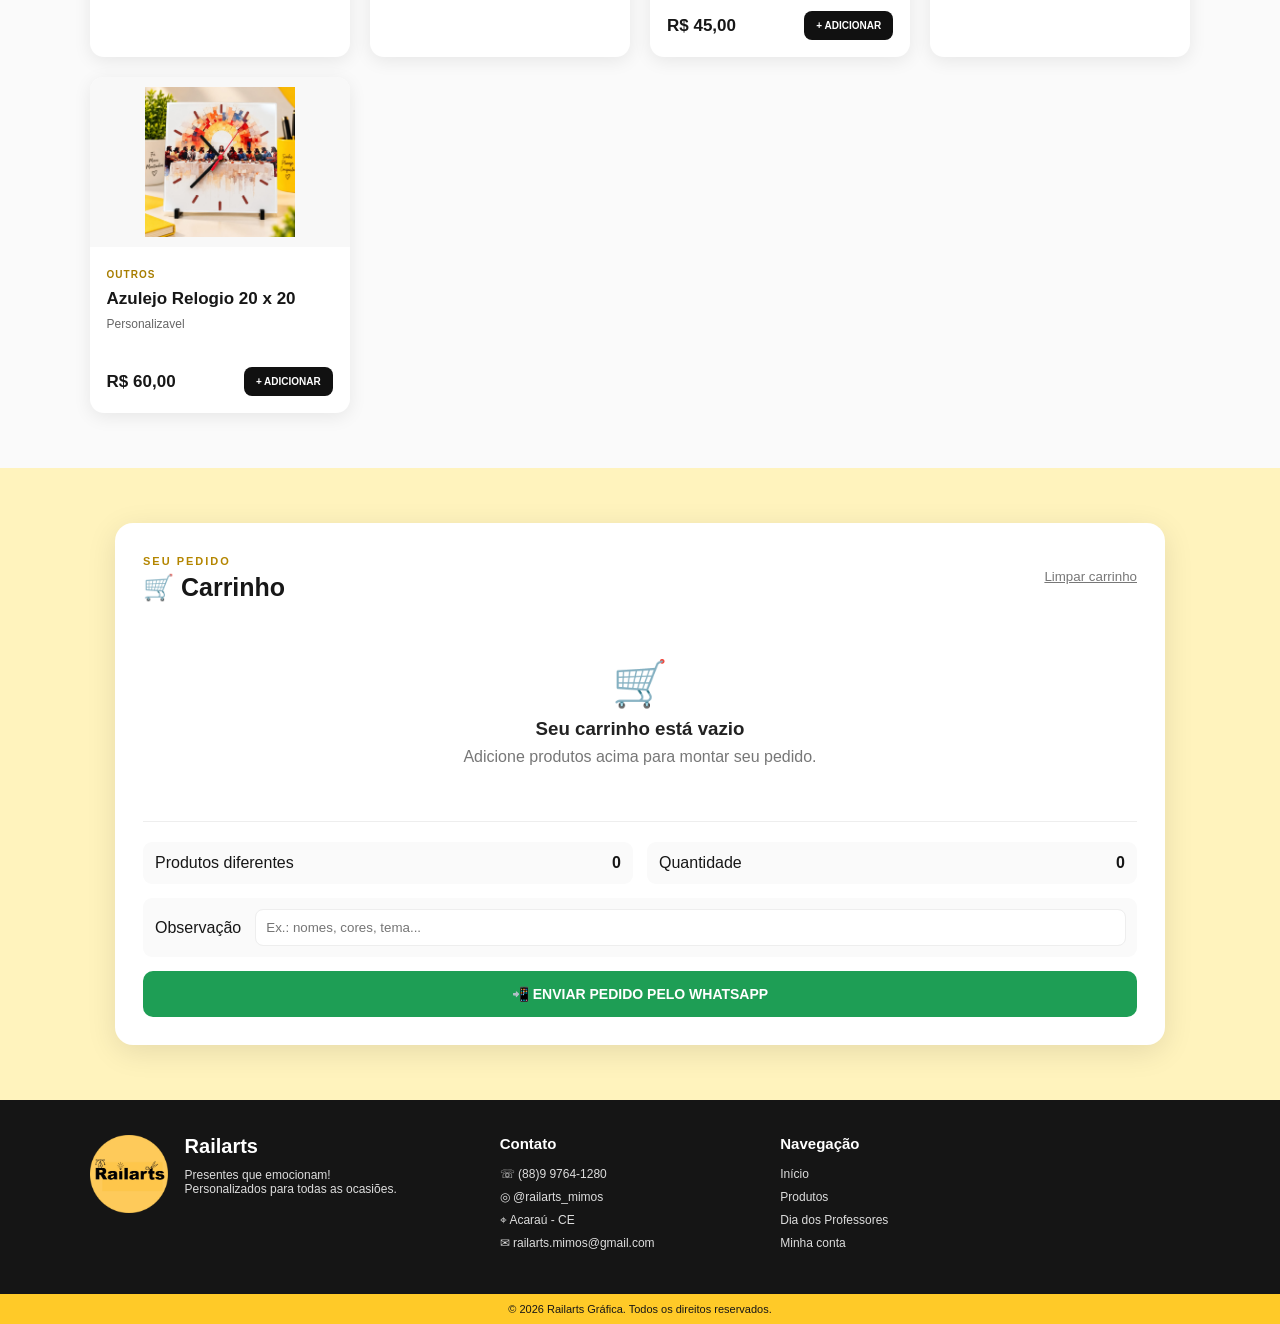
==== commit 8c3c2f8d: "1 publicação do site" ====
--- a/produtos.html
+++ b/produtos.html
@@ -75,5 +75,5 @@
 </section>
 </main>
 <div class="image-modal" id="imageModal" aria-hidden="true"><button class="image-modal-close" type="button" aria-label="Fechar imagem">×</button><img id="imageModalImg" src="" alt=""></div>
-<footer><div class="footer-logo"><img src="imagens/Design sem nome.png" alt="Logo Railarts" class="footer-logo-imagem"><div><h2>Railarts</h2><p>Presentes que emocionam!<br>Personalizados para todas as ocasiões.</p></div></div><div><h3>Contato</h3><p>☏ (88) 9 XXXXXXXX</p><p>◎ @railarts_mimos</p><p>⌖ Acaraú - CE</p><p>✉ railarts.mimos@gmail.com</p></div><div><h3>Navegação</h3><a href="index.html">Início</a><a href="produtos.html">Produtos</a><a href="campanha.html">Dia dos Professores</a><a href="login.html">Minha conta</a></div></footer><div class="copyright">©️ 2026 Railarts Gráfica. Todos os direitos reservados.</div>
+<footer><div class="footer-logo"><img src="imagens/Design sem nome.png" alt="Logo Railarts" class="footer-logo-imagem"><div><h2>Railarts</h2><p>Presentes que emocionam!<br>Personalizados para todas as ocasiões.</p></div></div><div><h3>Contato</h3><p>☏ (88)9 9764-1280</p><p>◎ @railarts_mimos</p><p>⌖ Acaraú - CE</p><p>✉ railarts.mimos@gmail.com</p></div><div><h3>Navegação</h3><a href="index.html">Início</a><a href="produtos.html">Produtos</a><a href="campanha.html">Dia dos Professores</a><a href="login.html">Minha conta</a></div></footer><div class="copyright">©️ 2026 Railarts Gráfica. Todos os direitos reservados.</div>
 <script src="script.js"></script><script src="loja.js"></script><script src="produtos.js"></script></body></html>
--- a/estilo.css
+++ b/estilo.css
@@ -189,20 +189,23 @@
     border: 1px solid #111;
 }
 
-.hero-imagem-placeholder {
+.hero-imagem-container {
     flex: 0 0 420px;
     height: 300px;
     border-radius: 22px;
-    background: linear-gradient(135deg, #f9f1c7, #e9e9e9);
-    border: 2px dashed #d2b43d;
+    overflow: hidden;
+    background: #f3f3f3;
+    box-shadow: 0 15px 35px rgba(0,0,0,.08);
     display: flex;
     align-items: center;
     justify-content: center;
-    text-align: center;
-    color: #7a6b1e;
-    font-weight: 700;
-    font-size: 18px;
-    padding: 20px;
+}
+
+.hero-imagem {
+    width: 100%;
+    height: 100%;
+    object-fit: cover;
+    display: block;
 }
 
 .hero-produtos {
